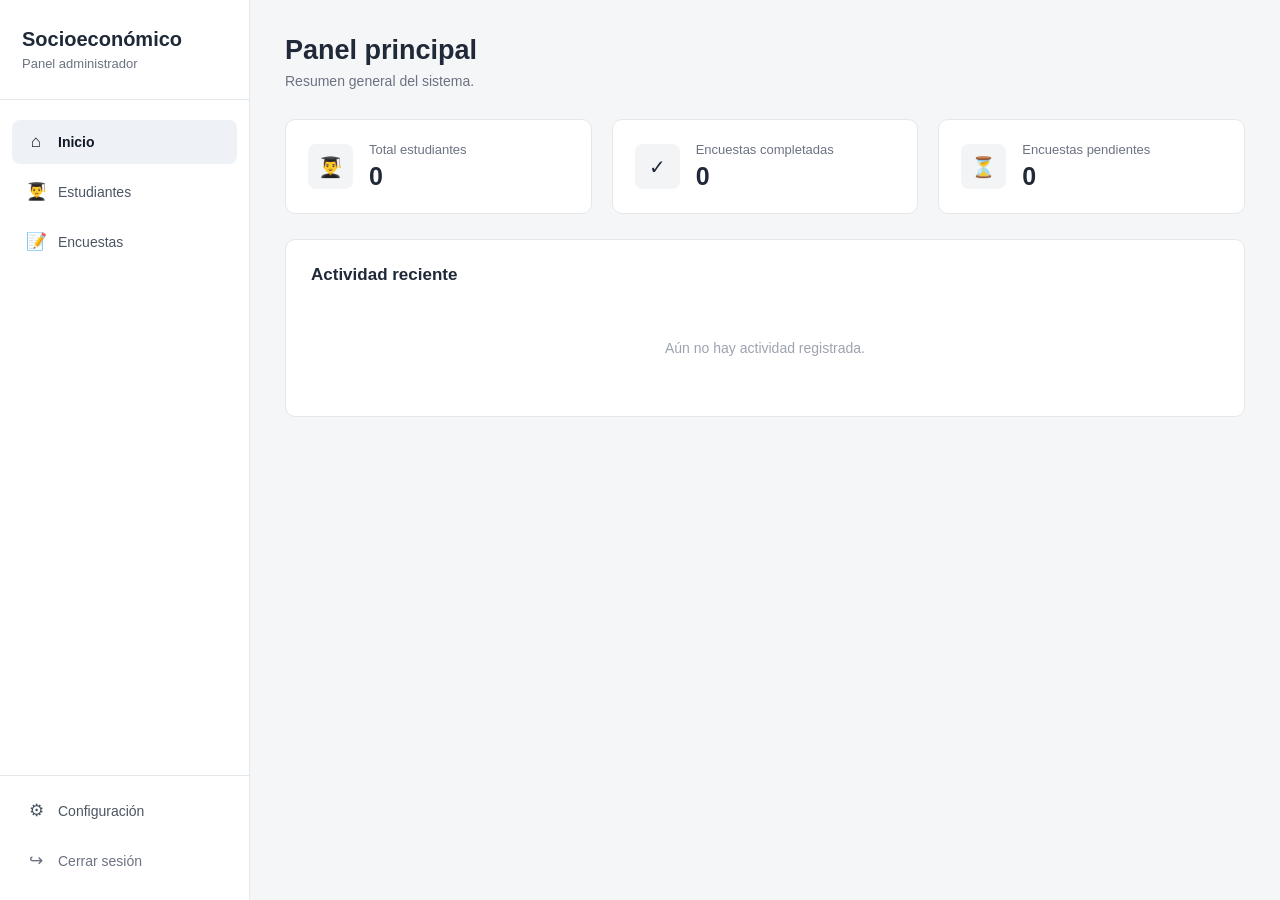
==== admin.html @ ef7876da "6 BASE" ====
<!DOCTYPE html>

<html lang="es">

<head>

<meta charset="UTF-8">

<meta
    name="viewport"
    content="width=device-width, initial-scale=1.0"
>

<title>Panel Administrador | Evaluación Socioeconómica</title>

<link
    rel="stylesheet"
    href="static/css/admin.css"
>


</head>

<body>


<!-- CONTENEDOR PRINCIPAL -->

<div class="admin-contenedor">


    <!-- MENÚ LATERAL -->

    <aside class="sidebar">

        <div class="logo">

            <h2>Socioeconómico</h2>

            <p>Panel administrador</p>

        </div>


        <!-- NAVEGACIÓN -->

        <nav class="menu">

            <button
                class="menu-item activo"
                onclick="mostrarPagina('inicio')"
            >
                <span>⌂</span>
                Inicio
            </button>


            <button
                class="menu-item"
                onclick="mostrarPagina('estudiantes')"
            >
                <span>👨‍🎓</span>
                Estudiantes
            </button>


           
            <button
                class="menu-item"
                onclick="mostrarPagina('encuestas')"
            >
                <span>📝</span>
                Encuestas
            </button>

        </nav>


        <!-- PARTE INFERIOR -->

        <div class="sidebar-footer">

            <button class="menu-item">

                <span>⚙</span>
                Configuración

            </button>


            <button class="menu-item cerrar-sesion">

                <span>↪</span>
                Cerrar sesión

            </button>

        </div>

    </aside>



    <!-- CONTENIDO PRINCIPAL -->

    <main class="contenido">


        <!-- ================================= -->
        <!-- INICIO -->
        <!-- ================================= -->

        <section
            id="inicio"
            class="pagina activa"
        >

            <header class="pagina-header">

                <div>

                    <h1>Panel principal</h1>

                    <p>
                        Resumen general del sistema.
                    </p>

                </div>

            </header>


            <!-- TARJETAS -->

            <div class="estadisticas">


                <div class="tarjeta">

                    <div class="tarjeta-icono">
                        👨‍🎓
                    </div>

                    <div>

                        <span>Total estudiantes</span>

                        <strong>0</strong>

                    </div>

                </div>



                <div class="tarjeta">

                    <div class="tarjeta-icono">
                        ✓
                    </div>

                    <div>

                        <span>Encuestas completadas</span>

                        <strong>0</strong>

                    </div>

                </div>



                <div class="tarjeta">

                    <div class="tarjeta-icono">
                        ⏳
                    </div>

                    <div>

                        <span>Encuestas pendientes</span>

                        <strong>0</strong>

                    </div>

                </div>


            </div>



            <!-- ACTIVIDAD RECIENTE -->

            <div class="panel">

                <h2>Actividad reciente</h2>

                <div class="sin-datos">

                    Aún no hay actividad registrada.

                </div>

            </div>


        </section>



        <!-- ================================= -->
        <!-- ESTUDIANTES -->
        <!-- ================================= -->

        <section
            id="estudiantes"
            class="pagina"
        >

            <header class="pagina-header">

                <div>

                    <h1>Estudiantes</h1>

                    <p>
                        Gestiona los estudiantes registrados.
                    </p>

                </div>


                <button
                    class="btn-principal"
                    onclick="mostrarPagina('registrar')"
                >
                    + Registrar estudiante
                </button>

            </header>


            <!-- BUSCADOR -->

            <div class="buscador">

                <input
                    type="text"
                    placeholder="Buscar por DNI o nombre..."
                >

                <button>
                    🔍 Buscar
                </button>

            </div>



            <!-- TABLA -->

            <div class="tabla-contenedor">

                <table>

                    <thead>

                        <tr>

                            <th>DNI</th>

                            <th>Estudiante</th>

                            <th>Programa</th>

                            <th>Estado</th>

                            <th>Acciones</th>

                        </tr>

                    </thead>


                    <tbody>

                        <tr>

                            <td colspan="5">

                                Aún no hay estudiantes registrados.

                            </td>

                        </tr>

                    </tbody>

                </table>

            </div>

        </section>



        <!-- ================================= -->
        <!-- REGISTRAR ESTUDIANTE -->
        <!-- ================================= -->

        <section
            id="registrar"
            class="pagina"
        >

            <header class="pagina-header">

                <div>

                    <h1>Registrar estudiante</h1>

                    <p>
                        Ingresa los datos iniciales del estudiante.
                    </p>

                </div>

            </header>



            <div class="formulario-admin">

                <div class="form-grid">


                    <div class="campo">

                        <label for="admin_dni">
                            DNI / CE
                        </label>

                        <input
                            type="text"
                            id="admin_dni"
                            placeholder="Ej. 12345678"
                        >

                    </div>



                    <div class="campo">

                        <label for="admin_nombres">
                            Nombres
                        </label>

                        <input
                            type="text"
                            id="admin_nombres"
                            placeholder="Nombres"
                        >

                    </div>



                    <div class="campo">

                        <label for="admin_apellido_paterno">
                            Apellido paterno
                        </label>

                        <input
                            type="text"
                            id="admin_apellido_paterno"
                            placeholder="Apellido paterno"
                        >

                    </div>



                    <div class="campo">

                        <label for="admin_apellido_materno">
                            Apellido materno
                        </label>

                        <input
                            type="text"
                            id="admin_apellido_materno"
                            placeholder="Apellido materno"
                        >

                    </div>



                    <div class="campo">

                        <label for="admin_correo">
                            Correo electrónico
                        </label>

                        <input
                            type="email"
                            id="admin_correo"
                            placeholder="correo@ejemplo.com"
                        >

                    </div>



                    <div class="campo">

                        <label for="admin_celular">
                            Celular
                        </label>

                        <input
                            type="tel"
                            id="admin_celular"
                            placeholder="999 999 999"
                        >

                    </div>



                    <div class="campo">

                        <label for="admin_programa">
                            Programa de estudios
                        </label>

                        <select id="admin_programa">

                            <option value="">
                                Selecciona una opción
                            </option>

                            <option>
                                Arquitectura de Plataformas y Servicios de TI
                            </option>

                            <option>
                                Enfermería Técnica
                            </option>

                            <option>
                                Mecánica Automotriz
                            </option>

                        </select>

                    </div>



                    <div class="campo">

                        <label for="admin_semestre">
                            Semestre
                        </label>

                        <select id="admin_semestre">

                            <option value="">
                                Selecciona
                            </option>

                            <option value="1">
                                1.er semestre
                            </option>

                            <option value="2">
                                2.º semestre
                            </option>

                            <option value="3">
                                3.er semestre
                            </option>

                            <option value="4">
                                4.º semestre
                            </option>

                            <option value="5">
                                5.º semestre
                            </option>

                            <option value="6">
                                6.º semestre
                            </option>

                        </select>

                    </div>


                </div>



                <!-- BOTONES -->

                <div class="acciones-formulario">

                    <button
                        class="btn-secundario"
                        onclick="mostrarPagina('estudiantes')"
                    >
                        Cancelar
                    </button>


                    <button
                        class="btn-principal"
                        onclick="registrarEstudiante()"
                    >
                        Registrar estudiante
                    </button>

                </div>


            </div>

        </section>



        <!-- ================================= -->
        <!-- ENCUESTAS -->
        <!-- ================================= -->

        <section
            id="encuestas"
            class="pagina"
        >

            <header class="pagina-header">

                <div>

                    <h1>Encuestas</h1>

                    <p>
                        Realiza el seguimiento de las encuestas.
                    </p>

                </div>

            </header>



            <!-- FILTROS -->

            <div class="filtros">

                <select>

                    <option>
                        Todas las encuestas
                    </option>

                    <option>
                        Pendientes
                    </option>

                    <option>
                        En proceso
                    </option>

                    <option>
                        Completadas
                    </option>

                </select>



                <select>

                    <option>
                        Todos los programas
                    </option>

                </select>

            </div>



            <div class="tabla-contenedor">

                <table>

                    <thead>

                        <tr>

                            <th>Estudiante</th>

                            <th>Progreso</th>

                            <th>Estado</th>

                            <th>Acción</th>

                        </tr>

                    </thead>


                    <tbody>

                        <tr>

                            <td colspan="4">

                                Aún no hay encuestas registradas.

                            </td>

                        </tr>

                    </tbody>

                </table>

            </div>

        </section>


    </main>

</div>


<!-- JAVASCRIPT -->

<script src="static/js/admin.js"></script>


</body>

</html>
---- static/css/admin.css ----
/* ============================================
CONFIGURACIÓN GENERAL
============================================ */

* {
  box-sizing: border-box;
  margin: 0;
  padding: 0;
  }

body {
font-family: Arial, Helvetica, sans-serif;
background: #f5f6f8;
color: #1f2937;
}

/* ============================================
CONTENEDOR PRINCIPAL
============================================ */

.admin-contenedor {
display: flex;
min-height: 100vh;
}

/* ============================================
MENÚ LATERAL
============================================ */

.sidebar {
width: 250px;
min-height: 100vh;
background: #ffffff;
border-right: 1px solid #e5e7eb;


display: flex;
flex-direction: column;

position: fixed;
left: 0;
top: 0;
bottom: 0;


}

/* LOGO */

.logo {
padding: 28px 22px;
border-bottom: 1px solid #e5e7eb;
}

.logo h2 {
font-size: 20px;
font-weight: 600;
margin-bottom: 5px;
}

.logo p {
font-size: 13px;
color: #6b7280;
}

/* ============================================
MENÚ
============================================ */

.menu {
padding: 20px 12px;
flex: 1;
}

.menu-item {
width: 100%;
border: none;
background: transparent;


display: flex;
align-items: center;

gap: 12px;

padding: 12px 14px;

margin-bottom: 5px;

border-radius: 8px;

font-size: 14px;
color: #4b5563;

cursor: pointer;

text-align: left;

transition: 0.2s;


}

.menu-item span {
width: 20px;
text-align: center;
font-size: 17px;
}

.menu-item:hover {
background: #f3f4f6;
color: #111827;
}

.menu-item.activo {
background: #eef2f7;
color: #111827;
font-weight: 600;
}

/* ============================================
PARTE INFERIOR DEL SIDEBAR
============================================ */

.sidebar-footer {
padding: 12px;
border-top: 1px solid #e5e7eb;
}

.cerrar-sesion {
color: #6b7280;
}

/* ============================================
CONTENIDO
============================================ */

.contenido {
margin-left: 250px;
width: calc(100% - 250px);


padding: 35px;

min-height: 100vh;


}

/* ============================================
PÁGINAS
============================================ */

.pagina {
display: none;
}

.pagina.activa {
display: block;
}

/* ============================================
ENCABEZADO DE PÁGINA
============================================ */

.pagina-header {
display: flex;
justify-content: space-between;
align-items: center;


margin-bottom: 30px;


}

.pagina-header h1 {
font-size: 27px;
font-weight: 600;


margin-bottom: 7px;


}

.pagina-header p {
color: #6b7280;
font-size: 14px;
}

/* ============================================
BOTONES
============================================ */

.btn-principal {
border: none;
background: #1f2937;
color: white;


padding: 11px 18px;

border-radius: 7px;

font-size: 14px;

cursor: pointer;

transition: 0.2s;


}

.btn-principal:hover {
background: #111827;
}

.btn-secundario {
border: 1px solid #d1d5db;
background: white;
color: #374151;


padding: 11px 18px;

border-radius: 7px;

font-size: 14px;

cursor: pointer;


}

.btn-secundario:hover {
background: #f9fafb;
}

/* ============================================
TARJETAS DE ESTADÍSTICAS
============================================ */

.estadisticas {
display: grid;


grid-template-columns: repeat(3, 1fr);

gap: 20px;

margin-bottom: 25px;


}

.tarjeta {
background: white;


border: 1px solid #e5e7eb;

border-radius: 10px;

padding: 22px;

display: flex;
align-items: center;

gap: 16px;


}

.tarjeta-icono {
width: 45px;
height: 45px;


border-radius: 8px;

background: #f3f4f6;

display: flex;
align-items: center;
justify-content: center;

font-size: 20px;


}

.tarjeta span {
display: block;


color: #6b7280;

font-size: 13px;

margin-bottom: 5px;


}

.tarjeta strong {
font-size: 25px;
font-weight: 600;
}

/* ============================================
PANELES
============================================ */

.panel {
background: white;


border: 1px solid #e5e7eb;

border-radius: 10px;

padding: 25px;


}

.panel h2 {
font-size: 17px;
font-weight: 600;


margin-bottom: 20px;


}

.sin-datos {
padding: 35px;


text-align: center;

color: #9ca3af;

font-size: 14px;


}

/* ============================================
BUSCADOR
============================================ */

.buscador {
background: white;


border: 1px solid #e5e7eb;

border-radius: 10px;

padding: 15px;

display: flex;

gap: 10px;

margin-bottom: 20px;


}

.buscador input {
flex: 1;


border: 1px solid #d1d5db;

border-radius: 7px;

padding: 11px 13px;

font-size: 14px;

outline: none;


}

.buscador input:focus {
border-color: #9ca3af;
}

.buscador button {
border: none;


background: #f3f4f6;

padding: 0 18px;

border-radius: 7px;

cursor: pointer;

color: #374151;


}

/* ============================================
TABLAS
============================================ */

.tabla-contenedor {
width: 100%;


background: white;

border: 1px solid #e5e7eb;

border-radius: 10px;

overflow-x: auto;


}

table {
width: 100%;


border-collapse: collapse;

min-width: 650px;


}

th {
background: #f9fafb;


color: #6b7280;

font-size: 12px;

font-weight: 600;

text-align: left;

padding: 14px 18px;

border-bottom: 1px solid #e5e7eb;


}

td {
padding: 16px 18px;


font-size: 14px;

border-bottom: 1px solid #f0f0f0;


}

tbody tr:last-child td {
border-bottom: none;
}

tbody tr:hover {
background: #fafafa;
}

/* ============================================
FORMULARIO ADMINISTRADOR
============================================ */

.formulario-admin {
background: white;


border: 1px solid #e5e7eb;

border-radius: 10px;

padding: 28px;

max-width: 900px;


}

.form-grid {
display: grid;


grid-template-columns: repeat(2, 1fr);

gap: 20px;


}

.campo {
display: flex;


flex-direction: column;

gap: 7px;


}

.campo label {
font-size: 13px;


font-weight: 500;

color: #374151;


}

.campo input,
.campo select {
width: 100%;


border: 1px solid #d1d5db;

border-radius: 7px;

padding: 11px 13px;

font-size: 14px;

background: white;

outline: none;


}

.campo input:focus,
.campo select:focus {
border-color: #9ca3af;
}

/* ============================================
BOTONES DEL FORMULARIO
============================================ */

.acciones-formulario {
display: flex;


justify-content: flex-end;

gap: 10px;

margin-top: 30px;

padding-top: 20px;

border-top: 1px solid #e5e7eb;


}

/* ============================================
FILTROS
============================================ */

.filtros {
display: flex;


gap: 10px;

margin-bottom: 20px;


}

.filtros select {
border: 1px solid #d1d5db;


background: white;

border-radius: 7px;

padding: 10px 13px;

font-size: 14px;

outline: none;


}

/* ============================================
RESPONSIVE - TABLET
============================================ */

@media (max-width: 900px) {


.sidebar {
    width: 210px;
}

.contenido {
    margin-left: 210px;

    width: calc(100% - 210px);

    padding: 25px;
}

.estadisticas {
    grid-template-columns: 1fr;
}


}

/* ============================================
RESPONSIVE - CELULAR
============================================ */

@media (max-width: 650px) {


.sidebar {
    position: static;

    width: 100%;

    min-height: auto;
}

.admin-contenedor {
    display: block;
}

.contenido {
    margin-left: 0;

    width: 100%;

    padding: 20px 15px;
}

.logo {
    padding: 20px;
}

.menu {
    padding: 10px;
}

.menu-item {
    padding: 10px;
}

.sidebar-footer {
    display: none;
}

.pagina-header {
    flex-direction: column;

    align-items: flex-start;

    gap: 15px;
}

.pagina-header h1 {
    font-size: 23px;
}

.estadisticas {
    grid-template-columns: 1fr;

    gap: 12px;
}

.form-grid {
    grid-template-columns: 1fr;
}

.formulario-admin {
    padding: 20px;
}

.buscador {
    flex-direction: column;
}

.buscador button {
    padding: 11px;
}

.filtros {
    flex-direction: column;
}

.filtros select {
    width: 100%;
}


}
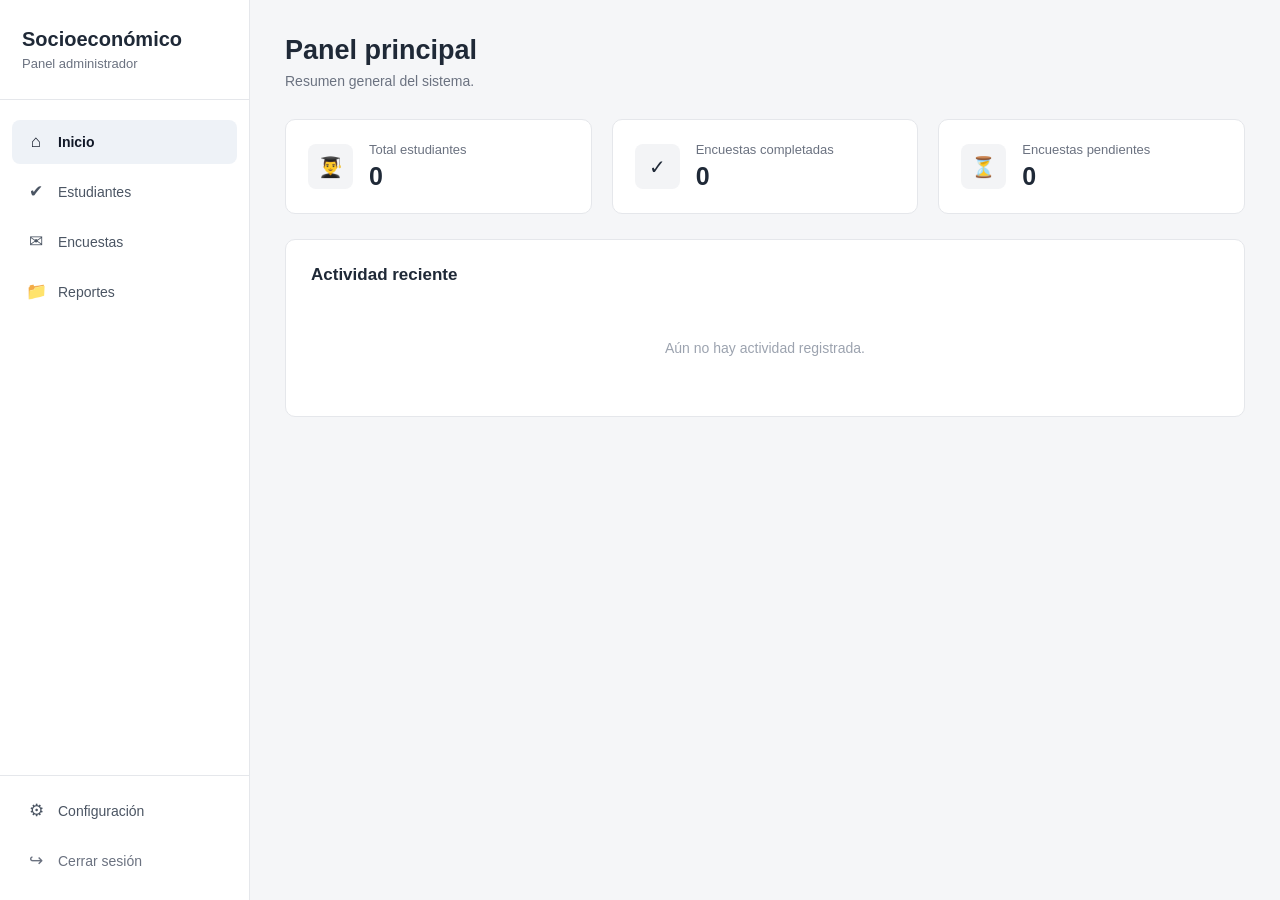
==== commit 510ef95d: "6 BASE" ====
--- a/admin.html
+++ b/admin.html
@@ -59,8 +59,8 @@
                 class="menu-item"
                 onclick="mostrarPagina('estudiantes')"
             >
-                <span>👨‍🎓</span>
-                Estudiantes
+                <span>✔</span>
+                  Estudiantes
             </button>
 
 
@@ -69,8 +69,16 @@
                 class="menu-item"
                 onclick="mostrarPagina('encuestas')"
             >
-                <span>📝</span>
+                <span>✉</span>
                 Encuestas
+            </button>
+
+            <button
+                class="menu-item"
+                onclick="mostrarPagina('reportes')"
+            >
+                <span>📁</span>
+                Reportes
             </button>
 
         </nav>
